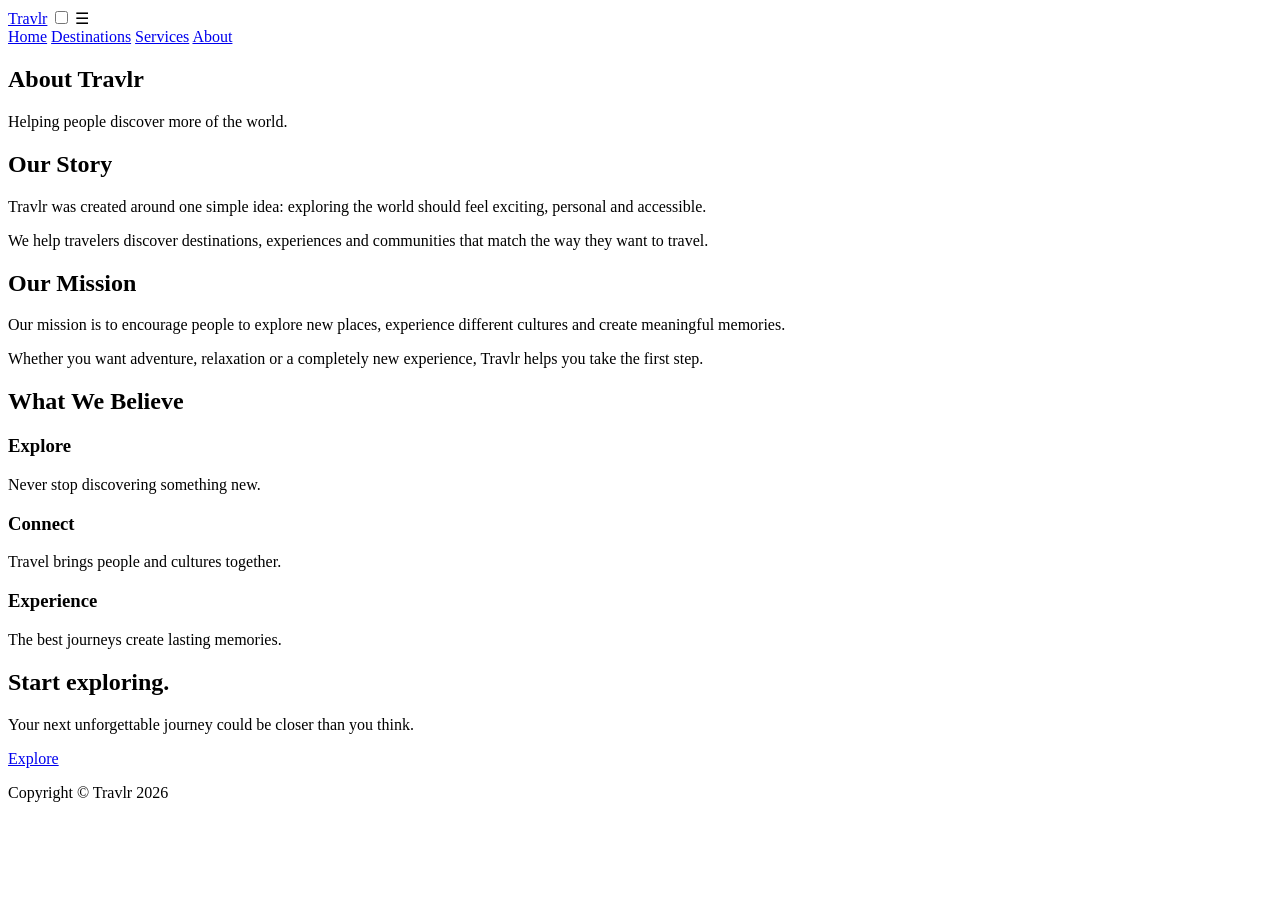
==== about.html @ 7229c64a "Add about.html with site information and mission" ====
<!DOCTYPE html>
<html lang="en">

<head>
    <meta charset="UTF-8">
    <meta name="viewport" content="width=device-width, initial-scale=1.0">

    <title>Travlr | About</title>

    <link rel="preconnect" href="https://fonts.googleapis.com">
    <link rel="preconnect" href="https://fonts.gstatic.com" crossorigin>
    <link href="https://fonts.googleapis.com/css2?family=Roboto:wght@300;400;700;900&display=swap"
          rel="stylesheet">

    <link rel="stylesheet" href="css/style.css">
</head>

<body>

<header class="site-header">

    <nav class="navbar">

        <a href="index.html" class="logo">Travlr</a>

        <input type="checkbox" id="menu-toggle" class="menu-toggle">

        <label for="menu-toggle" class="burger">☰</label>

        <div class="nav-links">
            <a href="index.html">Home</a>
            <a href="destinations.html">Destinations</a>
            <a href="services.html">Services</a>
            <a href="about.html">About</a>
        </div>

    </nav>

</header>


<main>

    <section class="page-heading">

        <h1>About Travlr</h1>

        <p>
            Helping people discover more of the world.
        </p>

    </section>


    <section class="about-section">

        <div class="about-text">

            <h2>Our Story</h2>

            <p>
                Travlr was created around one simple idea:
                exploring the world should feel exciting,
                personal and accessible.
            </p>

            <p>
                We help travelers discover destinations,
                experiences and communities that match the
                way they want to travel.
            </p>

        </div>


        <div class="about-text">

            <h2>Our Mission</h2>

            <p>
                Our mission is to encourage people to explore
                new places, experience different cultures and
                create meaningful memories.
            </p>

            <p>
                Whether you want adventure, relaxation or a
                completely new experience, Travlr helps you
                take the first step.
            </p>

        </div>

    </section>


    <section class="values">

        <h2>What We Believe</h2>

        <div class="values-container">

            <article>
                <h3>Explore</h3>
                <p>Never stop discovering something new.</p>
            </article>

            <article>
                <h3>Connect</h3>
                <p>Travel brings people and cultures together.</p>
            </article>

            <article>
                <h3>Experience</h3>
                <p>The best journeys create lasting memories.</p>
            </article>

        </div>

    </section>


    <section class="cta">

        <div>
            <h2>Start exploring.</h2>

            <p>
                Your next unforgettable journey could be closer
                than you think.
            </p>
        </div>

        <a href="destinations.html" class="outline-button">
            Explore
        </a>

    </section>

</main>


<footer>
    <p>Copyright © Travlr 2026</p>
</footer>

</body>
</html>
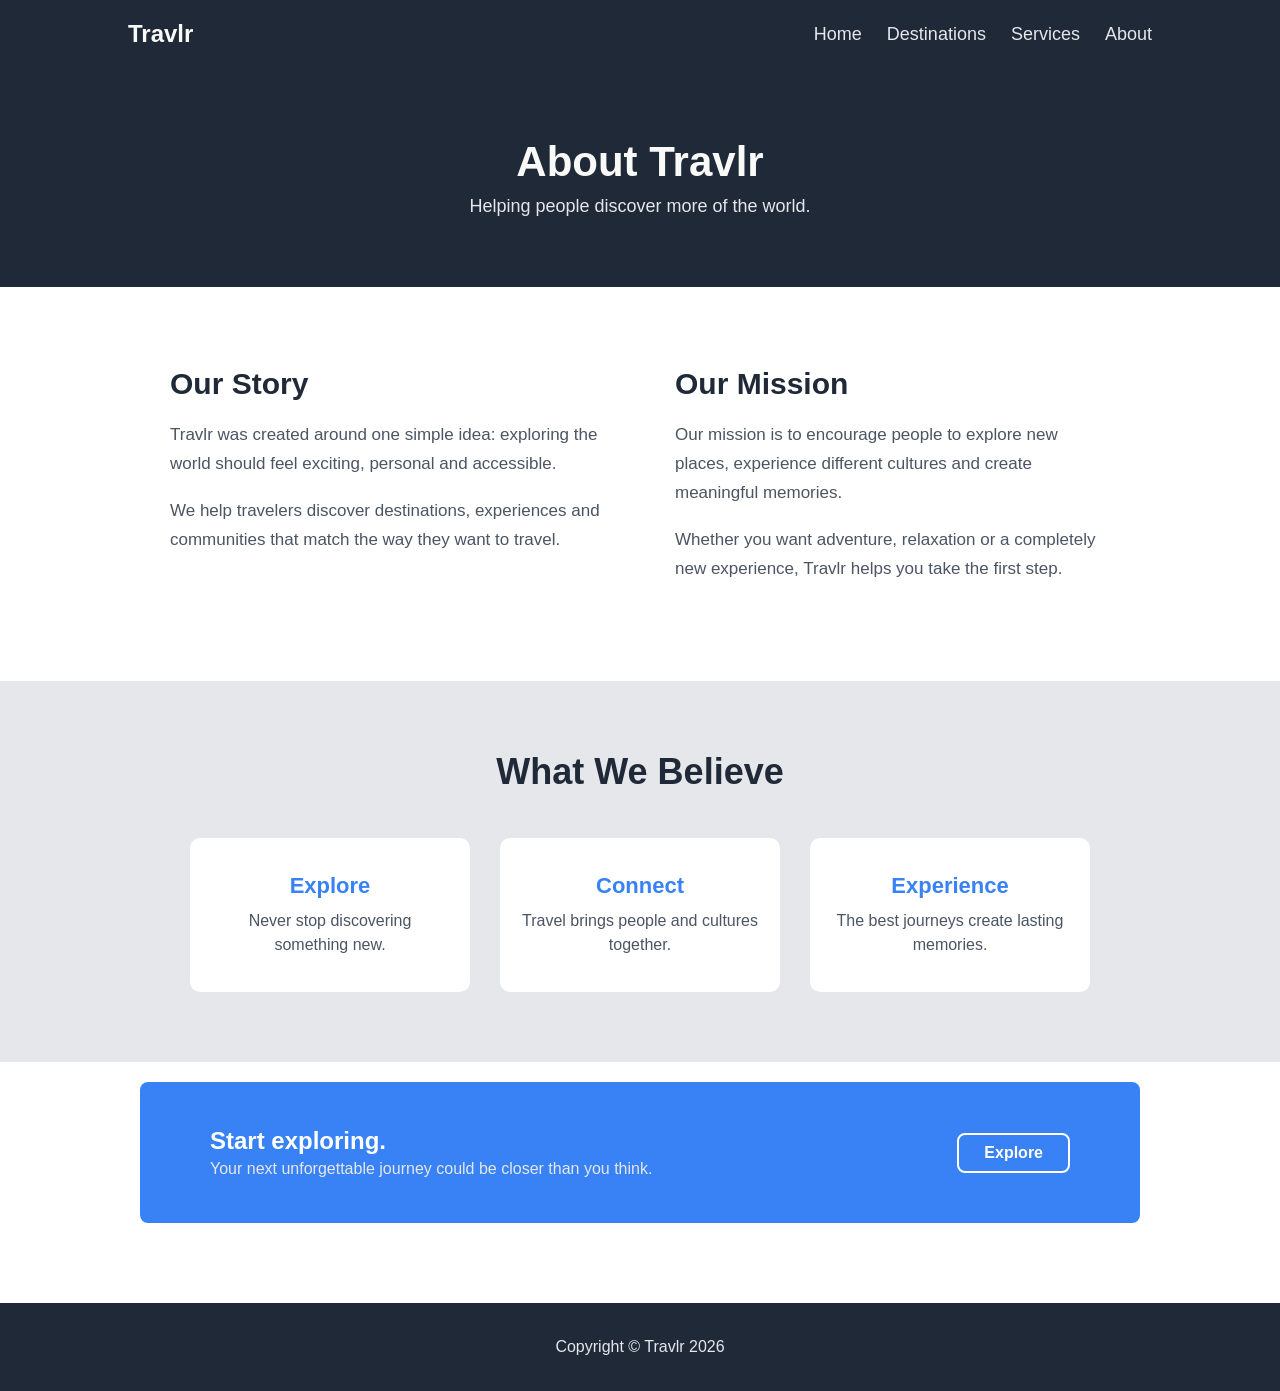
==== commit 20577e00: "Update website layout" ====
--- a/about.html
+++ b/about.html
@@ -12,12 +12,12 @@
     <link href="https://fonts.googleapis.com/css2?family=Roboto:wght@300;400;700;900&display=swap"
           rel="stylesheet">
 
-    <link rel="stylesheet" href="css/style.css">
+    <link rel="stylesheet" href="style.css">
 </head>
 
 <body>
 
-<header class="site-header">
+<header class="header">
 
     <nav class="navbar">
 
--- a/style.css
+++ b/style.css
@@ -0,0 +1,756 @@
+/* ========================================
+   GENERAL STYLES
+======================================== */
+
+* {
+    margin: 0;
+    padding: 0;
+    box-sizing: border-box;
+}
+
+body {
+    font-family: "Roboto", sans-serif;
+    color: #1F2937;
+}
+
+a {
+    text-decoration: none;
+}
+
+img {
+    max-width: 100%;
+    height: auto;
+}
+
+
+/* ========================================
+   HEADER AND NAVIGATION
+======================================== */
+
+.header {
+    background-color: #1F2937;
+    color: #F9FAF8;
+    padding: 0 10%;
+}
+
+.navbar {
+    max-width: 1200px;
+    margin: auto;
+    padding: 20px 0;
+
+    display: flex;
+    justify-content: space-between;
+    align-items: center;
+}
+
+.logo {
+    color: #F9FAF8;
+    font-size: 24px;
+    font-weight: 700;
+}
+
+.nav-links {
+    display: flex;
+    gap: 25px;
+}
+
+.nav-links a {
+    color: #E5E7EB;
+    font-size: 18px;
+}
+
+.nav-links a:hover {
+    color: #3882F6;
+}
+
+
+/* ========================================
+   BURGER MENU
+======================================== */
+
+.menu-toggle {
+    display: none;
+}
+
+.burger {
+    display: none;
+    font-size: 30px;
+    cursor: pointer;
+    color: #F9FAF8;
+}
+
+
+/* ========================================
+   HOME - HERO
+======================================== */
+
+.hero {
+    max-width: 1200px;
+    margin: auto;
+    padding: 80px 0 100px;
+
+    display: flex;
+    align-items: center;
+    justify-content: space-between;
+    gap: 60px;
+}
+
+.hero-text {
+    flex: 1;
+}
+
+.hero-text h1 {
+    font-size: 48px;
+    font-weight: 900;
+    color: #F9FAF8;
+    margin-bottom: 15px;
+}
+
+.hero-text p {
+    font-size: 18px;
+    color: #E5E7EB;
+    line-height: 1.5;
+    margin-bottom: 25px;
+}
+
+.button {
+    display: inline-block;
+    background-color: #3882F6;
+    color: white;
+    padding: 10px 30px;
+    border-radius: 8px;
+    font-weight: 700;
+}
+
+.button:hover {
+    opacity: 0.85;
+}
+
+.hero-image {
+    flex: 1;
+}
+
+.hero-image img {
+    width: 100%;
+    max-height: 300px;
+    object-fit: cover;
+    border-radius: 8px;
+}
+
+
+/* ========================================
+   HOME - DESTINATION INFORMATION
+======================================== */
+
+.destinations {
+    padding: 60px 10% 100px;
+    text-align: center;
+}
+
+.destinations h2 {
+    font-size: 36px;
+    font-weight: 900;
+    margin-bottom: 50px;
+}
+
+.destination-container {
+    max-width: 1000px;
+    margin: auto;
+
+    display: flex;
+    justify-content: center;
+    gap: 35px;
+}
+
+.destination-card {
+    width: 200px;
+}
+
+.image-box {
+    width: 170px;
+    height: 170px;
+    margin: 0 auto 12px;
+
+    border: 4px solid #3882F6;
+    border-radius: 12px;
+}
+
+.destination-card p {
+    color: #4B5563;
+    line-height: 1.4;
+}
+
+
+/* ========================================
+   HOME - QUOTE
+======================================== */
+
+.quote {
+    background-color: #E5E7EB;
+    padding: 100px 20%;
+}
+
+.quote blockquote {
+    max-width: 850px;
+    margin: auto;
+
+    font-size: 36px;
+    font-weight: 300;
+    font-style: italic;
+    line-height: 1.3;
+}
+
+.quote-author {
+    max-width: 850px;
+    margin: 15px auto 0;
+
+    text-align: right;
+    font-size: 20px;
+    font-weight: 700;
+}
+
+
+/* ========================================
+   HOME - CALL TO ACTION
+======================================== */
+
+.call-to-action {
+    max-width: 1000px;
+    margin: 80px auto;
+    padding: 45px 70px;
+
+    background-color: #3882F6;
+    color: white;
+    border-radius: 8px;
+
+    display: flex;
+    justify-content: space-between;
+    align-items: center;
+    gap: 30px;
+}
+
+.call-to-action h3 {
+    font-size: 22px;
+    margin-bottom: 5px;
+}
+
+.call-to-action p {
+    color: #E5E7EB;
+}
+
+.button-outline {
+    color: white;
+    border: 2px solid white;
+    border-radius: 8px;
+    padding: 8px 30px;
+    font-weight: 700;
+    white-space: nowrap;
+}
+
+
+/* ========================================
+   SHARED PAGE HEADING
+======================================== */
+
+.page-heading {
+    background-color: #1F2937;
+    color: #F9FAF8;
+    text-align: center;
+    padding: 70px 20px;
+}
+
+.page-heading h1 {
+    font-size: 42px;
+    font-weight: 900;
+    margin-bottom: 10px;
+}
+
+.page-heading p {
+    color: #E5E7EB;
+    font-size: 18px;
+}
+
+
+/* ========================================
+   DESTINATIONS PAGE
+======================================== */
+
+.cards-section {
+    max-width: 1100px;
+    margin: auto;
+    padding: 80px 30px;
+
+    display: flex;
+    justify-content: center;
+    gap: 30px;
+}
+
+.travel-card {
+    flex: 1;
+    background-color: white;
+    border-radius: 10px;
+    overflow: hidden;
+
+    box-shadow: 0 4px 15px rgba(0, 0, 0, 0.12);
+}
+
+.travel-card img {
+    width: 100%;
+    height: 220px;
+    object-fit: cover;
+}
+
+.card-content {
+    padding: 25px;
+}
+
+.card-content h2 {
+    font-size: 24px;
+    margin-bottom: 10px;
+}
+
+.card-content p {
+    color: #4B5563;
+    line-height: 1.5;
+    margin-bottom: 20px;
+}
+
+
+/* ========================================
+   SHARED CTA FOR INNER PAGES
+======================================== */
+
+.cta {
+    max-width: 1000px;
+    margin: 20px auto 80px;
+    padding: 45px 70px;
+
+    background-color: #3882F6;
+    color: white;
+    border-radius: 8px;
+
+    display: flex;
+    justify-content: space-between;
+    align-items: center;
+    gap: 30px;
+}
+
+.cta h2 {
+    margin-bottom: 5px;
+}
+
+.cta p {
+    color: #E5E7EB;
+}
+
+.outline-button {
+    color: white;
+    border: 2px solid white;
+    border-radius: 8px;
+    padding: 9px 25px;
+    font-weight: 700;
+    white-space: nowrap;
+}
+
+
+/* ========================================
+   ABOUT PAGE
+======================================== */
+
+.about-section {
+    max-width: 1000px;
+    margin: auto;
+    padding: 80px 30px;
+
+    display: flex;
+    gap: 70px;
+}
+
+.about-text {
+    flex: 1;
+}
+
+.about-text h2 {
+    font-size: 30px;
+    margin-bottom: 20px;
+}
+
+.about-text p {
+    color: #4B5563;
+    font-size: 17px;
+    line-height: 1.7;
+    margin-bottom: 18px;
+}
+
+
+/* ABOUT - VALUES */
+
+.values {
+    background-color: #E5E7EB;
+    padding: 70px 10%;
+    text-align: center;
+}
+
+.values > h2 {
+    font-size: 36px;
+    font-weight: 900;
+    margin-bottom: 45px;
+}
+
+.values-container {
+    max-width: 900px;
+    margin: auto;
+
+    display: flex;
+    justify-content: center;
+    gap: 30px;
+}
+
+.values-container article {
+    flex: 1;
+    background-color: white;
+    padding: 35px 20px;
+    border-radius: 10px;
+}
+
+.values-container h3 {
+    color: #3882F6;
+    font-size: 22px;
+    margin-bottom: 10px;
+}
+
+.values-container p {
+    color: #4B5563;
+    line-height: 1.5;
+}
+
+
+/* ========================================
+   SERVICES PAGE
+======================================== */
+
+.services-section {
+    max-width: 900px;
+    margin: auto;
+    padding: 70px 30px;
+
+    display: flex;
+    flex-direction: column;
+    gap: 25px;
+}
+
+.service {
+    display: flex;
+    align-items: center;
+    gap: 30px;
+
+    padding: 30px;
+    border: 2px solid #E5E7EB;
+    border-radius: 10px;
+}
+
+.service-number {
+    min-width: 75px;
+    height: 75px;
+
+    display: flex;
+    align-items: center;
+    justify-content: center;
+
+    background-color: #3882F6;
+    color: white;
+    border-radius: 50%;
+
+    font-size: 24px;
+    font-weight: 900;
+}
+
+.service h2 {
+    font-size: 24px;
+    margin-bottom: 8px;
+}
+
+.service p {
+    color: #4B5563;
+    line-height: 1.6;
+}
+
+
+/* SERVICES - QUOTE */
+
+.quote-section {
+    background-color: #E5E7EB;
+    padding: 80px 20%;
+}
+
+.quote-section blockquote {
+    max-width: 850px;
+    margin: auto;
+
+    font-size: 32px;
+    font-weight: 300;
+    font-style: italic;
+    line-height: 1.4;
+}
+
+.quote-section p {
+    max-width: 850px;
+    margin: 15px auto 0;
+
+    text-align: right;
+    font-size: 20px;
+    font-weight: 700;
+}
+
+
+/* ========================================
+   FOOTER
+======================================== */
+
+footer {
+    background-color: #1F2937;
+    color: #E5E7EB;
+    text-align: center;
+    padding: 35px;
+}
+
+
+/* ========================================
+   TABLET - 768PX
+======================================== */
+
+@media (max-width: 768px) {
+
+    .header {
+        padding: 0 6%;
+    }
+
+    .hero {
+        gap: 30px;
+    }
+
+    .hero-text h1 {
+        font-size: 38px;
+    }
+
+    .destination-container {
+        flex-wrap: wrap;
+    }
+
+    .destination-card {
+        width: 40%;
+    }
+
+    .quote {
+        padding: 70px 10%;
+    }
+
+    .quote blockquote {
+        font-size: 30px;
+    }
+
+    .call-to-action {
+        margin: 60px 6%;
+    }
+
+
+    /* Destinations page */
+
+    .cards-section {
+        flex-wrap: wrap;
+    }
+
+    .travel-card {
+        min-width: 280px;
+    }
+
+    .cta {
+        margin: 20px 6% 60px;
+    }
+
+
+    /* About page */
+
+    .about-section {
+        gap: 40px;
+    }
+
+    .values-container {
+        flex-wrap: wrap;
+    }
+
+    .values-container article {
+        min-width: 220px;
+    }
+}
+
+
+/* ========================================
+   MOBILE - 600PX
+======================================== */
+
+@media (max-width: 600px) {
+
+    /* Navigation */
+
+    .navbar {
+        position: relative;
+        flex-wrap: wrap;
+    }
+
+    .burger {
+        display: block;
+    }
+
+    .nav-links {
+        display: none;
+        width: 100%;
+        flex-direction: column;
+        padding-top: 20px;
+        gap: 15px;
+    }
+
+    .menu-toggle:checked ~ .nav-links {
+        display: flex;
+    }
+
+
+    /* Home hero */
+
+    .hero {
+        flex-direction: column;
+        padding: 50px 0 70px;
+        text-align: center;
+    }
+
+    .hero-text h1 {
+        font-size: 38px;
+    }
+
+    .hero-image {
+        width: 100%;
+    }
+
+
+    /* Home destinations */
+
+    .destinations {
+        padding: 50px 5%;
+    }
+
+    .destinations h2 {
+        font-size: 30px;
+    }
+
+    .destination-container {
+        flex-direction: column;
+        align-items: center;
+    }
+
+    .destination-card {
+        width: 100%;
+        max-width: 250px;
+    }
+
+
+    /* Home quote */
+
+    .quote {
+        padding: 60px 8%;
+    }
+
+    .quote blockquote {
+        font-size: 26px;
+    }
+
+
+    /* Home CTA */
+
+    .call-to-action {
+        margin: 50px 5%;
+        padding: 35px 25px;
+
+        flex-direction: column;
+        text-align: center;
+    }
+
+
+    /* Shared page heading */
+
+    .page-heading {
+        padding: 50px 20px;
+    }
+
+    .page-heading h1 {
+        font-size: 34px;
+    }
+
+
+    /* Destinations page */
+
+    .cards-section {
+        flex-direction: column;
+        padding: 50px 20px;
+    }
+
+    .travel-card {
+        width: 100%;
+        min-width: 0;
+    }
+
+
+    /* Shared inner page CTA */
+
+    .cta {
+        margin: 10px 5% 50px;
+        padding: 35px 25px;
+
+        flex-direction: column;
+        text-align: center;
+    }
+
+
+    /* About page */
+
+    .about-section {
+        flex-direction: column;
+        padding: 50px 25px;
+    }
+
+    .values {
+        padding: 50px 25px;
+    }
+
+    .values > h2 {
+        font-size: 30px;
+    }
+
+    .values-container {
+        flex-direction: column;
+    }
+
+    .values-container article {
+        width: 100%;
+    }
+
+
+    /* Services page */
+
+    .services-section {
+        padding: 50px 20px;
+    }
+
+    .service {
+        flex-direction: column;
+        text-align: center;
+        padding: 25px;
+    }
+
+    .quote-section {
+        padding: 60px 8%;
+    }
+
+    .quote-section blockquote {
+        font-size: 26px;
+    }
+}
